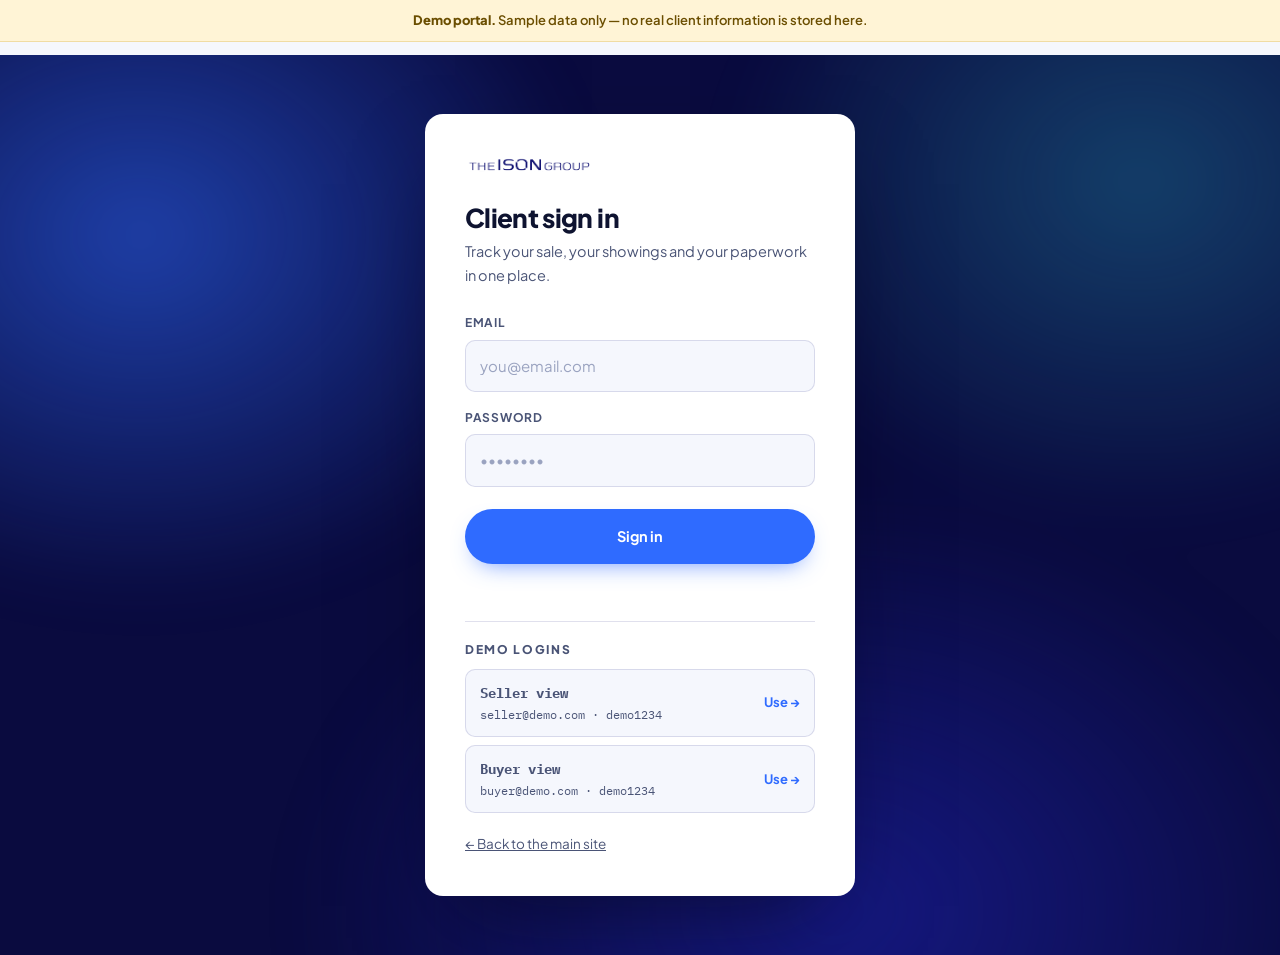
==== clientele.html @ 307b168f "Rebuild as The Ison Group team site with a clientele portal Replaces the single-agent SERHANT. page " ====
<!DOCTYPE html>
<html lang="en">
<head>
<meta charset="utf-8">
<meta name="viewport" content="width=device-width, initial-scale=1, viewport-fit=cover">
<title>Clientele Portal · The Ison Group</title>
<meta name="description" content="Private client portal — track your home sale stage by stage, or follow your showings and offers as a buyer.">
<meta name="theme-color" content="#0A0B3F">
<meta name="robots" content="noindex">
<link rel="icon" href="favicon.svg" type="image/svg+xml">
<link rel="preconnect" href="https://fonts.googleapis.com">
<link rel="preconnect" href="https://fonts.gstatic.com" crossorigin>
<link href="https://fonts.googleapis.com/css2?family=Plus+Jakarta+Sans:wght@400;500;600;700;800&family=Fraunces:ital,opsz,wght@1,9..144,600&family=IBM+Plex+Mono:wght@400;500&display=swap" rel="stylesheet">
<link rel="stylesheet" href="assets/css/styles.css">
<link rel="stylesheet" href="assets/css/portal.css">
<script>document.documentElement.classList.add('js');</script>
</head>

<body class="portal">
<a class="skip" href="#portalMain">Skip to content</a>

<!-- ============================================================
     DEMO NOTICE — remove once a real backend is connected.
     See README: "Making the portal real".
     ============================================================ -->
<p class="demo-bar" id="demoBar">
  <b>Demo portal.</b> Sample data only — no real client information is stored here.
</p>

<!-- ============================ SIGN IN ============================ -->
<section class="signin" id="signin">
  <div class="signin__aurora" aria-hidden="true"></div>

  <div class="signin__card">
    <img class="mark" src="assets/img/logo-navy.png" alt="The Ison Group" width="582" height="106">
    <h1>Client sign in</h1>
    <p>Track your sale, your showings and your paperwork in one place.</p>

    <form id="signinForm" novalidate>
      <div class="field">
        <label for="p-email">Email</label>
        <input id="p-email" name="email" type="email" autocomplete="username" placeholder="you@email.com" required>
      </div>
      <div class="field">
        <label for="p-pass">Password</label>
        <input id="p-pass" name="password" type="password" autocomplete="current-password" placeholder="••••••••" required>
      </div>
      <button class="btn btn--accent btn--block" type="submit">Sign in</button>
      <p class="signin__err" id="signinErr" role="alert"></p>
    </form>

    <div class="signin__demo">
      <h2>Demo logins</h2>
      <div class="demo-keys">
        <button class="demo-key" type="button" data-fill="seller">
          <span><b>Seller view</b><span>seller@demo.com · demo1234</span></span>
          <i>Use →</i>
        </button>
        <button class="demo-key" type="button" data-fill="buyer">
          <span><b>Buyer view</b><span>buyer@demo.com · demo1234</span></span>
          <i>Use →</i>
        </button>
      </div>
      <a class="signin__back" href="index.html">← Back to the main site</a>
    </div>
  </div>
</section>

<!-- ============================ APP ============================ -->
<div class="app" id="app">
  <header class="appbar">
    <div class="appbar__in">
      <a href="index.html" aria-label="The Ison Group, home">
        <img class="mark" src="assets/img/logo-white.png" alt="The Ison Group" width="582" height="106">
      </a>
      <div class="appbar__who">
        <span class="avatar" id="avatar" aria-hidden="true">–</span>
        <span class="who-text">Signed in as <b id="whoName">—</b></span>
        <button class="linkbtn" id="signout" type="button">Sign out</button>
      </div>
    </div>
  </header>

  <nav class="tabbar" aria-label="Portal sections">
    <div class="tabbar__in" role="tablist" id="tabbar"></div>
  </nav>

  <main class="appmain" id="portalMain"></main>
</div>

<script src="assets/js/portal.js" defer></script>
</body>
</html>
---- assets/css/styles.css ----
/* ============================================================
   THE ISON GROUP — design system
   Brand navy #121373 sampled from the logotype.
   Used by both index.html and clientele.html.
   ============================================================ */

:root{
  /* Brand */
  --navy:#121373;              /* logo ink */
  --navy-deep:#0A0B3F;         /* deepest ground */
  --navy-mid:#1B1FA0;
  --blue:#2F6BFF;              /* interactive accent */
  --blue-bright:#4F8CFF;
  --sky:#7FB4FF;
  --aqua:#31D6E6;              /* used only in motion/gradients */

  /* Neutrals, biased blue so they read as chosen */
  --ink:#0E1330;
  --slate:#4A5476;
  --slate-light:#8A93B2;
  --paper:#FFFFFF;
  --paper-2:#F5F7FD;
  --paper-3:#EBEFFA;
  --line:rgba(18,19,115,.13);
  --line-soft:rgba(18,19,115,.07);
  --line-dark:rgba(255,255,255,.16);

  /* Status */
  --ok:#1FA971;
  --warn:#D98A00;
  --hot:#E0475B;

  /* Type */
  --sans:'Plus Jakarta Sans','Inter',system-ui,-apple-system,'Segoe UI',sans-serif;
  --display:'Fraunces','Georgia',serif;
  --mono:'IBM Plex Mono',ui-monospace,SFMono-Regular,Menlo,monospace;

  /* Rhythm */
  --wrap:1240px;
  --gut:clamp(16px,4.5vw,64px);
  --sec-y:clamp(64px,8.5vw,128px);
  --r:14px;                    /* one radius, used only where a card earns it */
  --shadow:0 18px 50px -24px rgba(11,12,58,.42);
  --shadow-lift:0 28px 70px -28px rgba(11,12,58,.55);
  --ease:cubic-bezier(.22,.61,.36,1);
}

*,*::before,*::after{box-sizing:border-box}
html{-webkit-text-size-adjust:100%;scroll-behavior:smooth}
@media (prefers-reduced-motion:reduce){html{scroll-behavior:auto}}

body{
  margin:0;background:var(--paper);color:var(--ink);
  font-family:var(--sans);font-size:16px;line-height:1.62;
  -webkit-font-smoothing:antialiased;overflow-x:hidden;
}
img{max-width:100%;display:block}
a{color:inherit}
ul,ol{margin:0;padding:0;list-style:none}
p{margin:0 0 1em}
h1,h2,h3,h4{margin:0;line-height:1.08;letter-spacing:-.025em;font-weight:800;text-wrap:balance}
button,input,select,textarea{font:inherit;color:inherit}

/* Anchors clear the fixed header */
section[id],[id]{scroll-margin-top:104px}

.wrap{width:100%;max-width:var(--wrap);margin-inline:auto;padding-inline:var(--gut)}
.skip{position:absolute;left:-9999px;top:0;z-index:999;background:var(--navy);color:#fff;padding:14px 20px}
.skip:focus{left:8px;top:8px}
:focus-visible{outline:3px solid var(--blue);outline-offset:2px;border-radius:4px}

/* ---------- Type roles ---------- */
.eyebrow{
  margin:0 0 18px;font-size:11.5px;font-weight:700;letter-spacing:.18em;
  text-transform:uppercase;color:var(--blue);display:flex;align-items:center;gap:10px;
}
.eyebrow::before{content:"";width:26px;height:2px;background:currentColor;flex:0 0 auto}
.eyebrow--light{color:var(--sky)}

.h1{font-size:clamp(34px,5.6vw,66px);letter-spacing:-.035em}
.h2{font-size:clamp(28px,3.9vw,48px)}
.h3{font-size:clamp(21px,2.3vw,30px)}
.serif{font-family:var(--display);font-weight:600;font-style:italic;letter-spacing:-.02em;
  font-variant-ligatures:none;font-feature-settings:'liga' 0,'dlig' 0}

.lede{font-size:clamp(16px,1.25vw,18.5px);line-height:1.62;color:var(--slate);max-width:62ch}
h1 + .lede,h2 + .lede,.h1 + .lede,.h2 + .lede{margin-top:18px}
.on-dark .lede,.sec--navy .lede{color:#B9C2E4}

/* ---------- Buttons ---------- */
.btn{
  display:inline-flex;align-items:center;justify-content:center;gap:9px;
  padding:15px 26px;border-radius:999px;border:1.5px solid transparent;
  background:var(--navy);color:#fff;text-decoration:none;cursor:pointer;
  font-size:14.5px;font-weight:700;letter-spacing:-.01em;white-space:nowrap;
  transition:transform .25s var(--ease),box-shadow .25s var(--ease),background .25s var(--ease);
  box-shadow:0 10px 24px -12px rgba(18,19,115,.7);
}
.btn:hover{background:var(--navy-mid);transform:translateY(-2px);box-shadow:0 18px 34px -14px rgba(18,19,115,.75)}
.btn:active{transform:translateY(0)}
.btn--accent{background:var(--blue);box-shadow:0 10px 24px -12px rgba(47,107,255,.8)}
.btn--accent:hover{background:var(--blue-bright)}
.btn--line{background:transparent;color:var(--navy);border-color:var(--line);box-shadow:none}
.btn--line:hover{background:var(--paper-2);border-color:var(--navy);transform:translateY(-2px)}
.btn--ghost-light{background:rgba(255,255,255,.08);color:#fff;border-color:rgba(255,255,255,.35);box-shadow:none}
.btn--ghost-light:hover{background:#fff;color:var(--navy);border-color:#fff}
.btn--sm{padding:11px 20px;font-size:13.5px}
.btn--block{width:100%}
.btn__arrow{transition:transform .25s var(--ease)}
.btn:hover .btn__arrow{transform:translateX(4px)}

/* ============================================================
   HEADER
   ============================================================ */
.hdr{
  position:fixed;inset:0 0 auto 0;z-index:100;
  padding-top:env(safe-area-inset-top,0px);
  transition:background .35s var(--ease),box-shadow .35s var(--ease);
}
.hdr.is-stuck{background:rgba(255,255,255,.92);backdrop-filter:blur(16px) saturate(150%);
  -webkit-backdrop-filter:blur(16px) saturate(150%);box-shadow:0 1px 0 var(--line),0 10px 30px -22px rgba(11,12,58,.5)}
.hdr__inner{max-width:var(--wrap);margin-inline:auto;padding:0 var(--gut);height:82px;
  display:flex;align-items:center;gap:26px}
.hdr__logo{display:block;flex:0 0 auto}
.hdr__logo img{height:26px;width:auto}
.hdr__logo .on-light{display:none}
.hdr.is-stuck .hdr__logo .on-light{display:block}
.hdr.is-stuck .hdr__logo .on-dark-only{display:none}

.mainnav{margin-left:auto;display:flex;align-items:center;gap:4px}
.mainnav a{
  padding:9px 14px;border-radius:999px;text-decoration:none;
  font-size:14px;font-weight:600;color:#fff;opacity:.88;
  transition:background .2s var(--ease),opacity .2s;
}
.hdr.is-stuck .mainnav a{color:var(--ink)}
.mainnav a:hover{opacity:1;background:rgba(255,255,255,.14)}
.hdr.is-stuck .mainnav a:hover{background:var(--paper-2)}
.mainnav a.is-current{opacity:1;background:rgba(255,255,255,.18)}
.hdr.is-stuck .mainnav a.is-current{background:var(--paper-3);color:var(--navy)}
.mainnav .nav-portal{color:#fff;background:rgba(47,107,255,.9);opacity:1}
.mainnav .nav-portal:hover{background:var(--blue)}
.hdr.is-stuck .mainnav .nav-portal{color:#fff}

.hdr__cta{flex:0 0 auto}
.burger{display:none;margin-left:auto;width:46px;height:46px;border:0;background:none;cursor:pointer;
  flex-direction:column;align-items:flex-end;justify-content:center;gap:6px;padding:0}
.burger span{display:block;height:2px;width:26px;background:#fff;border-radius:2px;
  transition:transform .3s var(--ease),opacity .2s,background .3s}
.hdr.is-stuck .burger span{background:var(--ink)}
.burger span:nth-child(2){width:18px}
.burger[aria-expanded="true"] span:nth-child(1){transform:translateY(8px) rotate(45deg)}
.burger[aria-expanded="true"] span:nth-child(2){opacity:0}
.burger[aria-expanded="true"] span:nth-child(3){width:26px;transform:translateY(-8px) rotate(-45deg)}

.drawer{position:fixed;inset:0;z-index:99;background:var(--navy-deep);
  padding:calc(96px + env(safe-area-inset-top,0px)) var(--gut) 40px;overflow-y:auto}
.drawer a{display:block;padding:16px 0;border-bottom:1px solid var(--line-dark);
  color:#fff;text-decoration:none;font-size:20px;font-weight:700}
.drawer .btn{margin-top:26px;border-bottom:0}
@media (max-width:1080px){
  .mainnav,.hdr__cta{display:none}
  .burger{display:flex}
}

/* ============================================================
   HERO — the one place motion is loud
   ============================================================ */
.hero{position:relative;background:var(--navy-deep);color:#fff;overflow:hidden;
  padding:calc(150px + env(safe-area-inset-top,0px)) 0 clamp(64px,8vw,104px)}
.hero__aurora{position:absolute;inset:-25%;pointer-events:none;
  background:
    radial-gradient(38% 46% at 20% 28%,rgba(47,107,255,.62),transparent 62%),
    radial-gradient(34% 42% at 78% 22%,rgba(49,214,230,.30),transparent 64%),
    radial-gradient(44% 48% at 62% 78%,rgba(27,31,160,.75),transparent 66%);
  filter:blur(28px);animation:drift 22s var(--ease) infinite alternate}
@keyframes drift{
  0%{transform:translate3d(0,0,0) scale(1)}
  50%{transform:translate3d(2.5%,-2%,0) scale(1.09)}
  100%{transform:translate3d(-2.5%,2.5%,0) scale(1.04)}
}
.hero__mesh{position:absolute;inset:0;pointer-events:none;opacity:.5;
  background-image:linear-gradient(to right,rgba(255,255,255,.07) 1px,transparent 1px),
                   linear-gradient(to bottom,rgba(255,255,255,.07) 1px,transparent 1px);
  background-size:76px 76px;
  mask-image:radial-gradient(110% 80% at 50% 10%,#000,transparent 75%);
  -webkit-mask-image:radial-gradient(110% 80% at 50% 10%,#000,transparent 75%)}
.hero__inner{position:relative;z-index:2;display:grid;grid-template-columns:1.15fr .85fr;
  gap:clamp(32px,5vw,72px);align-items:center}
.hero h1{font-size:clamp(34px,5.4vw,64px);letter-spacing:-.035em;margin-bottom:22px}
.hero h1 .serif{color:var(--sky);display:inline-block}
.hero__sub{font-size:clamp(16px,1.3vw,19px);color:#C2CBEC;max-width:52ch;margin-bottom:32px}
.hero__cta{display:flex;flex-wrap:wrap;gap:12px}
.hero__trust{display:flex;flex-wrap:wrap;gap:26px;margin-top:40px;padding-top:26px;
  border-top:1px solid var(--line-dark)}
.hero__trust div{display:flex;flex-direction:column;gap:2px}
.hero__trust b{font-size:clamp(22px,2.4vw,30px);font-weight:800;letter-spacing:-.03em;
  font-variant-numeric:tabular-nums}
.hero__trust span{font-size:12.5px;color:#9DA8D0;letter-spacing:.02em}

/* Hero card: the portal is the differentiator, so it leads visually */
.hero__card{background:rgba(255,255,255,.07);border:1px solid rgba(255,255,255,.18);
  border-radius:var(--r);padding:26px;backdrop-filter:blur(10px);-webkit-backdrop-filter:blur(10px);
  box-shadow:var(--shadow)}
.hero__card h3{font-size:18px;margin-bottom:6px}
.hero__card p{font-size:13.5px;color:#B3BEE4;margin-bottom:20px}
.track{display:flex;flex-direction:column;gap:0}
.track li{display:grid;grid-template-columns:22px 1fr auto;gap:12px;align-items:center;
  padding:11px 0;font-size:13.5px;position:relative}
.track li+li{border-top:1px solid rgba(255,255,255,.10)}
.track .dot{width:16px;height:16px;border-radius:50%;border:2px solid rgba(255,255,255,.35);
  display:grid;place-items:center}
.track .done .dot{background:var(--aqua);border-color:var(--aqua)}
.track .done .dot::after{content:"";width:5px;height:9px;border:solid var(--navy-deep);
  border-width:0 2px 2px 0;transform:rotate(45deg) translate(-1px,-1px)}
.track .now .dot{border-color:var(--aqua);box-shadow:0 0 0 0 rgba(49,214,230,.55);
  animation:pulse 2.2s infinite}
@keyframes pulse{70%{box-shadow:0 0 0 9px rgba(49,214,230,0)}100%{box-shadow:0 0 0 0 rgba(49,214,230,0)}}
.track .when{font-size:12px;color:#93A0CC;font-variant-numeric:tabular-nums}
.track .todo{color:#8F9AC6}
@media (max-width:980px){
  .hero__inner{grid-template-columns:1fr}
  .hero__card{max-width:520px}
}

/* ============================================================
   SECTIONS
   ============================================================ */
.sec{padding:var(--sec-y) 0}
.sec--tint{background:var(--paper-2)}
.sec--navy{background:var(--navy-deep);color:#fff}
.sec--navy h2,.sec--navy h3{color:#fff}
.sechead{max-width:66ch;margin-bottom:clamp(36px,4.6vw,60px)}

.sechead--split{max-width:none;display:flex;align-items:flex-end;justify-content:space-between;
  gap:28px;flex-wrap:wrap}

/* ---------- Stat band ---------- */
.band{background:var(--navy);color:#fff;position:relative;overflow:hidden}
.band__inner{display:grid;grid-template-columns:repeat(4,1fr);gap:24px;
  padding-block:clamp(34px,4.2vw,54px)}
.band .s b{display:block;font-size:clamp(26px,3.2vw,42px);font-weight:800;letter-spacing:-.035em;
  font-variant-numeric:tabular-nums}
.band .s span{font-size:12.5px;color:#A9B3DD;letter-spacing:.03em}
@media (max-width:760px){.band__inner{grid-template-columns:repeat(2,1fr)}}

/* ---------- Team ---------- */
.team{display:grid;grid-template-columns:repeat(4,1fr);gap:clamp(16px,1.8vw,24px)}
.member{background:var(--paper);border:1px solid var(--line);border-radius:var(--r);
  overflow:hidden;display:flex;flex-direction:column;
  transition:transform .35s var(--ease),box-shadow .35s var(--ease),border-color .35s}
.member:hover{transform:translateY(-6px);box-shadow:var(--shadow-lift);border-color:transparent}
.member__photo{position:relative;aspect-ratio:4/5;overflow:hidden;background:var(--paper-3)}
.member__photo img{width:100%;height:100%;object-fit:cover;object-position:50% 18%;
  transition:transform .6s var(--ease)}
.member:hover .member__photo img{transform:scale(1.05)}
.member__photo::after{content:"";position:absolute;inset:auto 0 0 0;height:45%;
  background:linear-gradient(transparent,rgba(10,11,63,.72))}
.member__tag{position:absolute;z-index:2;left:14px;bottom:14px;color:#fff}
.member__tag b{display:block;font-size:17px;font-weight:800;letter-spacing:-.02em}
.member__tag span{font-size:11.5px;letter-spacing:.1em;text-transform:uppercase;color:#C9D2F2}
.member__body{padding:18px;display:flex;flex-direction:column;gap:12px;flex:1}
.member__body p{margin:0;font-size:14px;color:var(--slate);line-height:1.58}
.member__links{margin-top:auto;display:flex;flex-wrap:wrap;gap:8px}
.chip{display:inline-flex;align-items:center;gap:6px;padding:7px 12px;border-radius:999px;
  border:1px solid var(--line);font-size:12.5px;font-weight:600;text-decoration:none;color:var(--navy);
  transition:background .2s,border-color .2s}
.chip:hover{background:var(--paper-2);border-color:var(--navy)}
@media (max-width:1040px){.team{grid-template-columns:repeat(2,1fr)}}
@media (max-width:560px){.team{grid-template-columns:1fr}.member__photo{aspect-ratio:1/1}}

/* ---------- Two-path (sell / buy) ---------- */
.paths{display:grid;grid-template-columns:1fr 1fr;gap:clamp(16px,2vw,26px)}
.path{border-radius:var(--r);padding:clamp(24px,3vw,38px);border:1px solid var(--line);
  background:var(--paper);display:flex;flex-direction:column;gap:18px;position:relative;overflow:hidden}
.path--sell{background:linear-gradient(160deg,var(--navy) 0%,var(--navy-mid) 100%);color:#fff;border-color:transparent}
.path--sell .path__steps li{border-color:rgba(255,255,255,.16)}
.path--sell .path__steps b{color:#fff}
.path--sell .path__steps span{color:#B7C0E6}
.path h3{font-size:clamp(22px,2.4vw,30px)}
.path > p{margin:0;font-size:15px;color:var(--slate)}
.path--sell > p{color:#C3CBEA}
.path__steps{display:flex;flex-direction:column}
.path__steps li{display:grid;grid-template-columns:30px 1fr;gap:14px;padding:13px 0;
  border-top:1px solid var(--line);align-items:baseline}
.path__steps li:first-child{border-top:0}
.path__steps i{font-style:normal;font-family:var(--mono);font-size:12px;opacity:.65;
  font-variant-numeric:tabular-nums}
.path__steps b{display:block;font-size:15.5px;font-weight:700;letter-spacing:-.015em}
.path__steps span{font-size:13.5px;color:var(--slate);line-height:1.5}
.path .btn{align-self:flex-start;margin-top:4px}
@media (max-width:860px){.paths{grid-template-columns:1fr}}

/* ---------- Portal promo ---------- */
.promo{display:grid;grid-template-columns:1fr 1fr;gap:clamp(30px,4.5vw,70px);align-items:center}
.promo__shot{border-radius:var(--r);border:1px solid rgba(255,255,255,.18);overflow:hidden;
  background:rgba(255,255,255,.06);box-shadow:var(--shadow);padding:18px}
.promo__bar{display:flex;gap:6px;margin-bottom:14px}
.promo__bar i{width:9px;height:9px;border-radius:50%;background:rgba(255,255,255,.28)}
.promo__rows{display:flex;flex-direction:column;gap:9px}
.promo__row{display:grid;grid-template-columns:1fr auto;gap:12px;align-items:center;
  padding:12px 14px;border-radius:10px;background:rgba(255,255,255,.07);font-size:13.5px}
.promo__row b{font-weight:700}
.promo__row span{font-size:12px;color:#A9B4DE}
.pill{padding:4px 10px;border-radius:999px;font-size:11px;font-weight:700;letter-spacing:.03em}
.pill--ok{background:rgba(31,169,113,.2);color:#6FE2B4}
.pill--go{background:rgba(47,107,255,.24);color:#9DBDFF}
.pill--wait{background:rgba(217,138,0,.2);color:#F0C267}
.promo ul.checks{display:flex;flex-direction:column;gap:12px;margin:26px 0 30px}
.promo ul.checks li{display:grid;grid-template-columns:22px 1fr;gap:12px;font-size:15px;color:#C6CEEC}
.promo ul.checks b{color:#fff;font-weight:700}
.tick{width:20px;height:20px;border-radius:50%;background:rgba(49,214,230,.2);display:grid;
  place-items:center;color:var(--aqua);font-size:11px;font-weight:800}
@media (max-width:900px){.promo{grid-template-columns:1fr}}

/* ---------- Listings ---------- */
.listings{display:grid;grid-template-columns:repeat(3,1fr);gap:clamp(16px,2vw,26px)}
.lst{border:1px solid var(--line);border-radius:var(--r);overflow:hidden;background:var(--paper);
  transition:transform .35s var(--ease),box-shadow .35s var(--ease)}
.lst:hover{transform:translateY(-5px);box-shadow:var(--shadow-lift)}
.lst__media{position:relative;aspect-ratio:3/2;background:
  linear-gradient(140deg,var(--paper-3),#DCE3F6);display:grid;place-items:center}
.lst__media img{width:100%;height:100%;object-fit:cover;position:absolute;inset:0}
.lst__media::after{content:"Add photo";position:absolute;font-size:12px;letter-spacing:.14em;
  text-transform:uppercase;color:#96A1C8;font-weight:700}
.lst__media img{z-index:1}
.lst__badge{position:absolute;z-index:2;top:12px;left:12px;background:var(--navy);color:#fff;
  padding:6px 12px;border-radius:999px;font-size:11px;font-weight:700;letter-spacing:.06em;
  text-transform:uppercase}
.lst__badge--sold{background:var(--ok)}
.lst__badge--pend{background:var(--warn)}
.lst__body{padding:18px}
.lst__price{font-size:20px;font-weight:800;letter-spacing:-.025em;font-variant-numeric:tabular-nums}
.lst__addr{font-size:14.5px;font-weight:600;margin:4px 0 8px}
.lst__meta{display:flex;gap:14px;font-size:13px;color:var(--slate);
  border-top:1px solid var(--line-soft);padding-top:10px}
@media (max-width:980px){.listings{grid-template-columns:repeat(2,1fr)}}
@media (max-width:620px){.listings{grid-template-columns:1fr}}

/* ---------- Areas ---------- */
.areas{display:flex;flex-wrap:wrap;gap:9px}
.areas a{padding:10px 16px;border-radius:999px;background:var(--paper);border:1px solid var(--line);
  font-size:14px;font-weight:600;text-decoration:none;
  transition:background .2s,color .2s,transform .2s var(--ease),border-color .2s}
.areas a:hover{background:var(--navy);color:#fff;border-color:var(--navy);transform:translateY(-2px)}

/* ---------- Quotes ---------- */
.quotes{display:grid;grid-template-columns:repeat(3,1fr);gap:clamp(16px,2vw,24px)}
.q{background:var(--paper);border:1px solid var(--line);border-radius:var(--r);padding:26px;
  display:flex;flex-direction:column;gap:16px}
.q__stars{color:var(--blue);font-size:14px;letter-spacing:3px}
.q blockquote{margin:0;font-size:15.5px;line-height:1.6;color:var(--ink)}
.q figcaption{margin-top:auto;padding-top:14px;border-top:1px solid var(--line-soft);
  font-size:13px;color:var(--slate)}
.q figcaption b{display:block;color:var(--ink);font-size:14px}
@media (max-width:920px){.quotes{grid-template-columns:1fr}}

/* ---------- FAQ ---------- */
.faq{display:grid;gap:10px}
.faq details{border:1px solid var(--line);border-radius:12px;background:var(--paper);
  transition:border-color .25s,box-shadow .25s}
.faq details[open]{border-color:var(--blue);box-shadow:var(--shadow)}
.faq summary{list-style:none;cursor:pointer;padding:18px 52px 18px 20px;position:relative;
  font-size:16.5px;font-weight:700;letter-spacing:-.015em}
.faq summary::-webkit-details-marker{display:none}
.faq summary::after{content:"";position:absolute;right:20px;top:50%;width:12px;height:12px;
  border-right:2px solid var(--blue);border-bottom:2px solid var(--blue);
  transform:translateY(-70%) rotate(45deg);transition:transform .3s var(--ease)}
.faq details[open] summary::after{transform:translateY(-30%) rotate(-135deg)}
.faq details > div{padding:0 20px 20px}
.faq details > div p{margin:0;color:var(--slate);font-size:15px;max-width:74ch}

/* ---------- Contact ---------- */
.contact{display:grid;grid-template-columns:.9fr 1.1fr;gap:clamp(30px,4.5vw,68px);align-items:start}
.contact__list{margin-top:30px;display:flex;flex-direction:column;gap:2px}
.contact__list li{display:flex;gap:14px;align-items:baseline;padding:13px 0;
  border-bottom:1px solid var(--line-dark)}
.contact__list span{flex:0 0 66px;font-size:11px;font-weight:700;letter-spacing:.14em;
  text-transform:uppercase;color:#93A0CC}
.contact__list a{font-size:16px;text-decoration:none;border-bottom:1px solid transparent}
.contact__list a:hover{border-bottom-color:currentColor}

.card-form{background:var(--paper);border-radius:var(--r);padding:clamp(22px,2.8vw,34px);
  box-shadow:var(--shadow);color:var(--ink)}
.form{display:flex;flex-direction:column;gap:16px}
.frow{display:grid;grid-template-columns:1fr 1fr;gap:16px;align-items:end}
.field{display:flex;flex-direction:column;gap:7px}
.field label{font-size:12px;font-weight:700;letter-spacing:.06em;text-transform:uppercase;color:var(--slate)}
.field input,.field select,.field textarea{
  width:100%;padding:13px 14px;border-radius:10px;border:1.5px solid var(--line);
  background:var(--paper-2);font-size:15px;transition:border-color .2s,background .2s}
.field textarea{resize:vertical;min-height:96px}
.field input:focus,.field select:focus,.field textarea:focus{
  outline:none;border-color:var(--blue);background:var(--paper)}
.field input::placeholder,.field textarea::placeholder{color:#9AA3C0}
.seg{display:grid;grid-template-columns:repeat(3,1fr);gap:8px;position:relative}
/* Visually hidden but still focusable, and with no width to push the page wide. */
.seg input{position:absolute;width:1px;height:1px;margin:0;opacity:0;pointer-events:none}
.seg label{display:block;text-align:center;padding:12px 8px;border-radius:10px;cursor:pointer;
  border:1.5px solid var(--line);background:var(--paper-2);font-size:14px;font-weight:700;
  letter-spacing:0;text-transform:none;color:var(--slate);transition:all .2s var(--ease)}
.seg input:checked + label{background:var(--navy);border-color:var(--navy);color:#fff}
.seg input:focus-visible + label{outline:3px solid var(--blue);outline-offset:2px}
.form__note{margin:0;font-size:12.5px;color:var(--slate)}
.form__status{margin:0;font-size:14px;min-height:1.3em;font-weight:600}
.form__status.ok{color:var(--ok)}
.hp{position:absolute;left:-9999px;height:0;overflow:hidden}
@media (max-width:900px){.contact{grid-template-columns:1fr}.frow{grid-template-columns:1fr}}

/* ============================================================
   FOOTER
   ============================================================ */
.ftr{background:var(--navy-deep);color:#fff;padding:clamp(48px,6vw,76px) 0 32px}
.ftr__top{display:grid;grid-template-columns:1.2fr 1fr 1fr;gap:36px;
  padding-bottom:36px;border-bottom:1px solid var(--line-dark)}
.ftr__logo img{height:28px;margin-bottom:16px}
.ftr__top p{font-size:14px;color:#A9B3DD;max-width:40ch}
.ftr h4{font-size:12px;letter-spacing:.14em;text-transform:uppercase;color:#8E99C6;margin-bottom:14px}
.ftr__links{display:flex;flex-direction:column;gap:9px}
.ftr__links a{font-size:14.5px;text-decoration:none;color:#DCE2F7}
.ftr__links a:hover{color:#fff;text-decoration:underline}
.ftr__legal{padding-top:26px;font-size:12px;color:#8E99C6;line-height:1.65;max-width:100ch}
.ftr__legal a{color:#B9C2E4}
.eho{display:inline-flex;align-items:center;gap:8px;margin-top:12px;font-weight:600;color:#B9C2E4}
@media (max-width:820px){.ftr__top{grid-template-columns:1fr 1fr}.ftr__brand{grid-column:1/-1}}

/* ============================================================
   MOTION — reveal on scroll (gated on .js so no-JS still reads)
   ============================================================ */
.js .rv{opacity:0;transform:translateY(20px);transition:opacity .65s var(--ease),transform .65s var(--ease)}
.js .rv.in{opacity:1;transform:none}
.js .rv-d1{transition-delay:.07s}.js .rv-d2{transition-delay:.14s}
.js .rv-d3{transition-delay:.21s}.js .rv-d4{transition-delay:.28s}

@media (prefers-reduced-motion:reduce){
  *,*::before,*::after{animation-duration:.001ms!important;animation-iteration-count:1!important;
    transition-duration:.001ms!important}
  .rv,.js .rv{opacity:1!important;transform:none!important}
  .hero__aurora{animation:none}
}

@media print{
  .hdr,.drawer,.hero__aurora,.hero__mesh,.form,.burger{display:none!important}
  body,.sec--navy,.hero,.ftr,.band{background:#fff!important;color:#000!important}
  .rv,.js .rv{opacity:1!important;transform:none!important}
  .sec{padding:18px 0!important}
}
---- assets/css/portal.css ----
/* ============================================================
   CLIENTELE PORTAL
   Loads after styles.css and reuses its tokens.
   ============================================================ */

body.portal{background:var(--paper-2)}

/* ---------- Demo banner ---------- */
.demo-bar{
  background:#FFF4D6;color:#6B4E00;border-bottom:1px solid #F0DCA4;
  padding:10px var(--gut);font-size:13px;font-weight:600;text-align:center;
  position:relative;z-index:120;
}
.demo-bar b{font-weight:800}

/* ---------- Sign in ---------- */
.signin{
  min-height:100svh;display:grid;place-items:center;padding:40px var(--gut);
  background:var(--navy-deep);position:relative;overflow:hidden;
}
.signin__aurora{position:absolute;inset:-25%;pointer-events:none;
  background:
    radial-gradient(38% 44% at 24% 30%,rgba(47,107,255,.55),transparent 62%),
    radial-gradient(34% 40% at 76% 26%,rgba(49,214,230,.26),transparent 64%),
    radial-gradient(42% 46% at 60% 80%,rgba(27,31,160,.7),transparent 66%);
  filter:blur(28px);animation:drift 22s var(--ease) infinite alternate}
.signin__card{
  position:relative;z-index:2;width:100%;max-width:430px;background:var(--paper);
  border-radius:18px;padding:clamp(26px,4vw,40px);box-shadow:0 40px 90px -30px rgba(5,6,30,.7);
}
.signin__card img.mark{height:24px;width:auto;margin-bottom:26px}
.signin__card h1{font-size:26px;margin-bottom:8px}
.signin__card > p{color:var(--slate);font-size:14.5px;margin-bottom:26px}
.signin .field + .field{margin-top:16px}
.signin .btn{margin-top:22px}
.signin__err{margin:14px 0 0;font-size:14px;color:var(--hot);font-weight:600;min-height:1.2em}
.signin__demo{margin-top:26px;padding-top:22px;border-top:1px solid var(--line)}
.signin__demo h2{font-size:12px;letter-spacing:.14em;text-transform:uppercase;color:var(--slate);margin-bottom:12px}
.demo-keys{display:grid;gap:8px}
.demo-key{
  display:flex;align-items:center;justify-content:space-between;gap:12px;width:100%;
  padding:12px 14px;border-radius:10px;border:1.5px solid var(--line);background:var(--paper-2);
  cursor:pointer;text-align:left;transition:border-color .2s,background .2s,transform .2s var(--ease);
}
.demo-key:hover{border-color:var(--blue);background:var(--paper);transform:translateY(-1px)}
.demo-key b{display:block;font-size:14px}
.demo-key span{font-size:12px;color:var(--slate);font-family:var(--mono)}
.demo-key i{font-style:normal;color:var(--blue);font-weight:700;font-size:13px}
.signin__back{display:inline-block;margin-top:20px;font-size:13.5px;color:var(--slate)}

/* ---------- App shell ---------- */
.app{display:none}
.app.on{display:block}

.appbar{
  position:sticky;top:env(safe-area-inset-top,0px);z-index:60;background:var(--navy-deep);color:#fff;
}
.appbar__in{max-width:1180px;margin-inline:auto;padding:0 var(--gut);height:68px;
  display:flex;align-items:center;gap:16px}
.appbar img.mark{height:22px;width:auto}
.appbar__who{margin-left:auto;display:flex;align-items:center;gap:12px;font-size:14px}
.avatar{width:34px;height:34px;border-radius:50%;background:var(--blue);display:grid;place-items:center;
  font-size:13px;font-weight:800;color:#fff;flex:0 0 auto}
.appbar__who b{font-weight:700}
.linkbtn{background:none;border:0;cursor:pointer;color:#AEB9E2;font-size:13.5px;font-weight:600;
  padding:8px 10px;border-radius:8px}
.linkbtn:hover{color:#fff;background:rgba(255,255,255,.1)}
/* On a phone the avatar and Sign out are enough; the name wraps badly. */
@media (max-width:560px){.who-text{display:none}}

.tabbar{background:var(--navy);position:sticky;top:calc(68px + env(safe-area-inset-top,0px));z-index:59}
.tabbar__in{max-width:1180px;margin-inline:auto;padding:0 var(--gut);display:flex;gap:2px;
  overflow-x:auto;scrollbar-width:none}
.tabbar__in::-webkit-scrollbar{display:none}
.tabbar button{
  background:none;border:0;cursor:pointer;color:#AEB9E2;white-space:nowrap;
  padding:14px 16px;font-size:14px;font-weight:600;border-bottom:3px solid transparent;
  transition:color .2s,border-color .2s}
.tabbar button:hover{color:#fff}
.tabbar button[aria-selected="true"]{color:#fff;border-bottom-color:var(--aqua)}

.appmain{max-width:1180px;margin-inline:auto;padding:clamp(22px,3vw,36px) var(--gut) 72px}

/* ---------- Property header ---------- */
.phead{background:var(--paper);border:1px solid var(--line);border-radius:var(--r);
  padding:clamp(20px,2.6vw,28px);display:flex;flex-wrap:wrap;gap:20px;align-items:center;
  justify-content:space-between;margin-bottom:22px;box-shadow:var(--shadow)}
.phead h1{font-size:clamp(22px,2.6vw,30px)}
.phead__sub{margin:6px 0 0;color:var(--slate);font-size:14px}
.phead__stats{display:flex;gap:26px;flex-wrap:wrap}
.phead__stats div{display:flex;flex-direction:column}
.phead__stats b{font-size:22px;font-weight:800;letter-spacing:-.02em;font-variant-numeric:tabular-nums}
.phead__stats span{font-size:12px;color:var(--slate)}
.status{display:inline-flex;align-items:center;gap:7px;padding:6px 13px;border-radius:999px;
  font-size:12.5px;font-weight:700;background:rgba(47,107,255,.12);color:var(--navy)}
.status::before{content:"";width:7px;height:7px;border-radius:50%;background:var(--blue);
  animation:pulse2 2s infinite}
@keyframes pulse2{50%{opacity:.35}}

/* ---------- Panels ---------- */
.panel{display:none}
.panel.on{display:block;animation:fade .35s var(--ease)}
@keyframes fade{from{opacity:0;transform:translateY(8px)}to{opacity:1;transform:none}}

.grid2{display:grid;grid-template-columns:1.35fr .65fr;gap:20px;align-items:start}
@media (max-width:920px){.grid2{grid-template-columns:1fr}}

.box{background:var(--paper);border:1px solid var(--line);border-radius:var(--r);
  padding:clamp(18px,2.2vw,26px);margin-bottom:20px}
.box__head{display:flex;align-items:baseline;justify-content:space-between;gap:14px;
  margin-bottom:18px;flex-wrap:wrap}
.box h2{font-size:17px;letter-spacing:-.015em}
.box__head p{margin:0;font-size:13px;color:var(--slate)}

/* ---------- Stage tracker ---------- */
.stages{display:grid;gap:0}
.stage{display:grid;grid-template-columns:28px 1fr auto;gap:14px;padding:14px 0;
  border-top:1px solid var(--line-soft);align-items:center}
.stage:first-child{border-top:0}
.stage__dot{width:22px;height:22px;border-radius:50%;border:2px solid var(--line);
  display:grid;place-items:center;background:var(--paper);color:transparent;font-size:11px;font-weight:800}
.stage.done .stage__dot{background:var(--ok);border-color:var(--ok);color:#fff}
.stage.now .stage__dot{border-color:var(--blue);background:rgba(47,107,255,.12);
  box-shadow:0 0 0 0 rgba(47,107,255,.5);animation:pulse3 2.2s infinite}
@keyframes pulse3{70%{box-shadow:0 0 0 10px rgba(47,107,255,0)}100%{box-shadow:0 0 0 0 rgba(47,107,255,0)}}
.stage b{display:block;font-size:15px;font-weight:700}
.stage small{display:block;font-size:13px;color:var(--slate)}
.stage .when{font-size:13px;color:var(--slate);font-variant-numeric:tabular-nums;white-space:nowrap}
.stage.todo b{color:var(--slate-light)}

.meter{height:8px;border-radius:999px;background:var(--paper-3);overflow:hidden;margin-bottom:18px}
.meter i{display:block;height:100%;border-radius:999px;
  background:linear-gradient(90deg,var(--navy),var(--blue));
  transition:width 1.1s var(--ease)}

/* ---------- Tiles ---------- */
.tiles{display:grid;grid-template-columns:repeat(4,1fr);gap:14px;margin-bottom:20px}
.tile{background:var(--paper);border:1px solid var(--line);border-radius:12px;padding:18px}
.tile b{display:block;font-size:28px;font-weight:800;letter-spacing:-.03em;
  font-variant-numeric:tabular-nums;line-height:1.1}
.tile span{font-size:12.5px;color:var(--slate)}
.tile em{font-style:normal;font-size:12px;font-weight:700;color:var(--ok);display:block;margin-top:4px}
@media (max-width:760px){.tiles{grid-template-columns:repeat(2,1fr)}}

/* ---------- Lists / rows ---------- */
.rows{display:flex;flex-direction:column}
.row{display:grid;grid-template-columns:auto 1fr auto;gap:14px;align-items:center;
  padding:15px 0;border-top:1px solid var(--line-soft)}
.row:first-child{border-top:0}
.row__date{width:52px;text-align:center;border-radius:10px;background:var(--paper-2);
  border:1px solid var(--line-soft);padding:6px 0}
.row__date b{display:block;font-size:17px;font-weight:800;line-height:1;font-variant-numeric:tabular-nums}
.row__date span{font-size:10.5px;letter-spacing:.08em;text-transform:uppercase;color:var(--slate)}
.row__main b{display:block;font-size:15px;font-weight:700}
.row__main span{font-size:13.5px;color:var(--slate)}
.row__side{display:flex;align-items:center;gap:8px;flex-wrap:wrap;justify-content:flex-end}
@media (max-width:560px){
  .row{grid-template-columns:auto 1fr}
  .row__side{grid-column:2;justify-content:flex-start}
}

.tag{padding:5px 11px;border-radius:999px;font-size:11.5px;font-weight:700;white-space:nowrap}
.tag--ok{background:rgba(31,169,113,.13);color:#127a50}
.tag--go{background:rgba(47,107,255,.13);color:var(--navy)}
.tag--wait{background:rgba(217,138,0,.14);color:#8A5A00}
.tag--hot{background:rgba(224,71,91,.13);color:#A62436}
.tag--mute{background:var(--paper-3);color:var(--slate)}

.mini{padding:8px 13px;border-radius:999px;border:1.5px solid var(--line);background:var(--paper);
  font-size:12.5px;font-weight:700;cursor:pointer;transition:all .2s var(--ease)}
.mini:hover{border-color:var(--navy);background:var(--paper-2)}
.mini--go{background:var(--navy);border-color:var(--navy);color:#fff}
.mini--go:hover{background:var(--navy-mid);border-color:var(--navy-mid)}
.mini[disabled]{opacity:.5;cursor:default}

/* ---------- Feedback ---------- */
.fb{padding:15px 0;border-top:1px solid var(--line-soft)}
.fb:first-child{border-top:0}
.fb__top{display:flex;justify-content:space-between;gap:12px;margin-bottom:6px;flex-wrap:wrap}
.fb__top b{font-size:14px}
.fb__top span{font-size:12.5px;color:var(--slate)}
.fb p{margin:0;font-size:14.5px;color:var(--ink);line-height:1.55}

/* ---------- Checklist ---------- */
.checklist{display:flex;flex-direction:column}
.checklist li{border-top:1px solid var(--line-soft)}
.checklist li:first-child{border-top:0}
.checklist label{display:grid;grid-template-columns:22px 1fr;gap:13px;align-items:start;
  padding:14px 0;cursor:pointer}
.checklist input{position:absolute;opacity:0;width:0;height:0}
.cbox{width:21px;height:21px;border-radius:6px;border:2px solid var(--line);display:grid;
  place-items:center;font-size:0;margin-top:1px;transition:background .2s,border-color .2s}
.cbox::after{content:"";width:5px;height:9px;border:solid #fff;border-width:0 2px 2px 0;
  transform:rotate(45deg) translate(-1px,-1px);opacity:0;transition:opacity .15s}
.checklist input:checked + .cbox{background:var(--ok);border-color:var(--ok)}
.checklist input:checked + .cbox::after{opacity:1}
.checklist input:focus-visible + .cbox{outline:3px solid var(--blue);outline-offset:2px}
.checklist b{display:block;font-size:15px;font-weight:700}
.checklist input:checked ~ .ctext b{text-decoration:line-through;color:var(--slate-light)}
.checklist span{font-size:13.5px;color:var(--slate)}

/* ---------- Docs ---------- */
.docs{display:flex;flex-direction:column}
.doc{display:grid;grid-template-columns:36px 1fr auto;gap:13px;align-items:center;
  padding:13px 0;border-top:1px solid var(--line-soft)}
.doc:first-child{border-top:0}
.doc__ico{width:34px;height:34px;border-radius:9px;background:var(--paper-3);display:grid;
  place-items:center;font-size:10px;font-weight:800;color:var(--navy);letter-spacing:.02em}
.doc b{display:block;font-size:14.5px;font-weight:700}
.doc span{font-size:12.5px;color:var(--slate)}

/* ---------- Team strip ---------- */
.crew{display:flex;flex-direction:column;gap:14px}
.crew li{display:grid;grid-template-columns:44px 1fr;gap:13px;align-items:center}
.crew img{width:44px;height:44px;border-radius:50%;object-fit:cover;object-position:50% 20%}
.crew b{display:block;font-size:14.5px;font-weight:700}
.crew span{font-size:12.5px;color:var(--slate)}
.crew a{font-size:12.5px;color:var(--blue);text-decoration:none;font-weight:600}
.crew a:hover{text-decoration:underline}

/* ---------- Saved homes ---------- */
.saved{display:grid;grid-template-columns:repeat(3,1fr);gap:14px}
.saved article{border:1px solid var(--line);border-radius:12px;overflow:hidden;background:var(--paper)}
.saved .ph{aspect-ratio:3/2;background:linear-gradient(140deg,var(--paper-3),#DCE3F6);
  display:grid;place-items:center;color:#96A1C8;font-size:11px;font-weight:700;
  letter-spacing:.12em;text-transform:uppercase}
.saved .bd{padding:14px}
.saved .bd b{display:block;font-size:17px;font-weight:800;font-variant-numeric:tabular-nums}
.saved .bd p{margin:3px 0 8px;font-size:13.5px;font-weight:600}
.saved .bd span{font-size:12.5px;color:var(--slate)}
@media (max-width:860px){.saved{grid-template-columns:repeat(2,1fr)}}
@media (max-width:520px){.saved{grid-template-columns:1fr}}

.empty{padding:34px 0;text-align:center;color:var(--slate);font-size:14.5px}
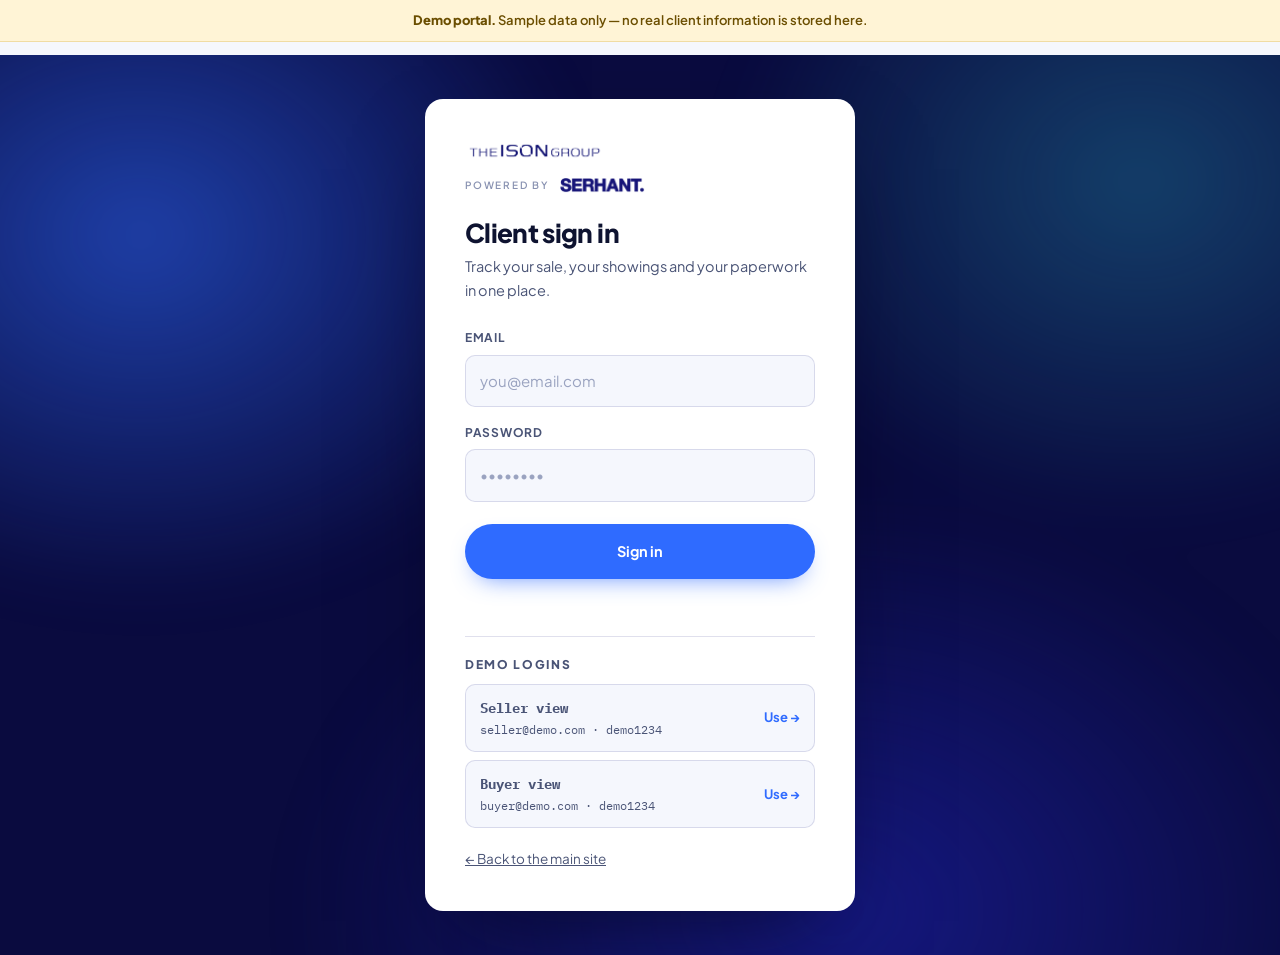
==== commit 4d737080: "Lead with the brand: centered lockup, powered by SERHANT. The hero is now a single centered column b" ====
--- a/clientele.html
+++ b/clientele.html
@@ -33,6 +33,8 @@
 
   <div class="signin__card">
     <img class="mark" src="assets/img/logo-navy.png" alt="The Ison Group" width="582" height="106">
+    <p class="signin__by"><span>Powered by</span>
+      <img src="assets/img/serhant-navy.png" alt="SERHANT." width="348" height="65"></p>
     <h1>Client sign in</h1>
     <p>Track your sale, your showings and your paperwork in one place.</p>
 
--- a/assets/css/styles.css
+++ b/assets/css/styles.css
@@ -46,6 +46,10 @@
 }
 
 *,*::before,*::after{box-sizing:border-box}
+
+/* A display value in a component rule beats the hidden attribute's UA style,
+   which would leave a hidden overlay swallowing clicks. Settle it once. */
+[hidden]{display:none!important}
 html{-webkit-text-size-adjust:100%;scroll-behavior:smooth}
 @media (prefers-reduced-motion:reduce){html{scroll-behavior:auto}}
 
@@ -76,6 +80,9 @@
 }
 .eyebrow::before{content:"";width:26px;height:2px;background:currentColor;flex:0 0 auto}
 .eyebrow--light{color:var(--sky)}
+/* Centred hero: the eyebrow's leading rule would pull it off-axis. */
+.hero__where{justify-content:center;margin-bottom:20px}
+.hero__where::before{display:none}
 
 .h1{font-size:clamp(34px,5.6vw,66px);letter-spacing:-.035em}
 .h2{font-size:clamp(28px,3.9vw,48px)}
@@ -167,7 +174,8 @@
    HERO — the one place motion is loud
    ============================================================ */
 .hero{position:relative;background:var(--navy-deep);color:#fff;overflow:hidden;
-  padding:calc(150px + env(safe-area-inset-top,0px)) 0 clamp(64px,8vw,104px)}
+  min-height:100svh;display:flex;flex-direction:column;justify-content:center;
+  padding:calc(94px + env(safe-area-inset-top,0px)) 0 clamp(150px,21vh,232px)}
 .hero__aurora{position:absolute;inset:-25%;pointer-events:none;
   background:
     radial-gradient(38% 46% at 20% 28%,rgba(47,107,255,.62),transparent 62%),
@@ -185,15 +193,30 @@
   background-size:76px 76px;
   mask-image:radial-gradient(110% 80% at 50% 10%,#000,transparent 75%);
   -webkit-mask-image:radial-gradient(110% 80% at 50% 10%,#000,transparent 75%)}
-.hero__inner{position:relative;z-index:2;display:grid;grid-template-columns:1.15fr .85fr;
-  gap:clamp(32px,5vw,72px);align-items:center}
-.hero h1{font-size:clamp(34px,5.4vw,64px);letter-spacing:-.035em;margin-bottom:22px}
+.hero__inner{position:relative;z-index:3;display:flex;flex-direction:column;align-items:center;
+  text-align:center}
+
+/* ---------- Brand lockup ---------- */
+.lockup-hero{display:flex;flex-direction:column;align-items:center;gap:16px;
+  margin-bottom:clamp(26px,3.6vh,42px)}
+.lockup-hero__mark{width:clamp(250px,34vw,480px);height:auto;
+  filter:drop-shadow(0 10px 40px rgba(5,6,35,.6))}
+.lockup-hero__by{margin:0;display:flex;align-items:center;gap:13px}
+.lockup-hero__by span{font-size:11px;font-weight:600;letter-spacing:.2em;text-transform:uppercase;
+  color:#9AA6D4;white-space:nowrap}
+.lockup-hero__by img{width:clamp(104px,11vw,150px);height:auto;opacity:.96}
+/* Hairlines either side, so the credit line reads as part of the mark. */
+.lockup-hero__by::before,.lockup-hero__by::after{content:"";height:1px;flex:1 1 34px;
+  min-width:20px;max-width:58px;background:linear-gradient(90deg,transparent,rgba(255,255,255,.34))}
+.lockup-hero__by::after{background:linear-gradient(90deg,rgba(255,255,255,.34),transparent)}
+.hero h1{font-size:clamp(30px,4.4vw,56px);letter-spacing:-.035em;margin-bottom:20px}
 .hero h1 .serif{color:var(--sky);display:inline-block}
-.hero__sub{font-size:clamp(16px,1.3vw,19px);color:#C2CBEC;max-width:52ch;margin-bottom:32px}
-.hero__cta{display:flex;flex-wrap:wrap;gap:12px}
-.hero__trust{display:flex;flex-wrap:wrap;gap:26px;margin-top:40px;padding-top:26px;
-  border-top:1px solid var(--line-dark)}
-.hero__trust div{display:flex;flex-direction:column;gap:2px}
+.hero__sub{font-size:clamp(15.5px,1.25vw,18px);color:#C2CBEC;max-width:58ch;margin-bottom:30px}
+.hero__cta{display:flex;flex-wrap:wrap;gap:12px;justify-content:center}
+.hero__trust{display:flex;flex-wrap:wrap;justify-content:center;gap:clamp(24px,4vw,54px);
+  margin-top:clamp(28px,4vh,44px);padding-top:26px;border-top:1px solid var(--line-dark);
+  width:min(760px,100%)}
+.hero__trust div{display:flex;flex-direction:column;gap:2px;align-items:center}
 .hero__trust b{font-size:clamp(22px,2.4vw,30px);font-weight:800;letter-spacing:-.03em;
   font-variant-numeric:tabular-nums}
 .hero__trust span{font-size:12.5px;color:#9DA8D0;letter-spacing:.02em}
@@ -218,9 +241,77 @@
 @keyframes pulse{70%{box-shadow:0 0 0 9px rgba(49,214,230,0)}100%{box-shadow:0 0 0 0 rgba(49,214,230,0)}}
 .track .when{font-size:12px;color:#93A0CC;font-variant-numeric:tabular-nums}
 .track .todo{color:#8F9AC6}
+@media (max-width:760px){
+  .hero{padding-top:calc(96px + env(safe-area-inset-top,0px))}
+  .hero__cta{flex-wrap:nowrap;width:100%}
+  .hero__cta .btn{flex:1 1 0;padding-inline:14px;font-size:13.5px}
+  .hero__sub{margin-bottom:24px}
+  .hero__trust{gap:20px;margin-top:26px;padding-top:20px}
+  .lockup-hero{gap:13px;margin-bottom:24px}
+  .lockup-hero__by span{font-size:10px;letter-spacing:.16em}
+  .hero__where{font-size:10px;letter-spacing:.11em}
+}
+
+
+/* ============================================================
+   HERO NEIGHBORHOOD SCENE
+   Three parallax layers of houses generated by
+   tools/build-skyline.py and inlined into index.html.
+   ============================================================ */
+.scene{
+  position:absolute;left:0;right:0;bottom:0;z-index:1;pointer-events:none;
+  height:clamp(160px,22vh,252px);
+}
+.sky{position:absolute;left:0;right:0;bottom:0;width:100%;display:block;will-change:transform}
+.sky--far{height:62%;opacity:.55}
+.sky--mid{height:80%;opacity:.85}
+.sky--near{height:100%}
+
+/* Houses sit above the sky, lightening with distance (atmosphere). */
+.sky--far  .sky__built{fill:#2A3293}
+.sky--mid  .sky__built{fill:#1E2478}
+.sky--near .sky__built{fill:#151A5E}
+.sky--far  .sky__tree,.sky--mid .sky__tree{fill:#1A2068}
+.sky--near .sky__tree{fill:#111648}
+
+/* Unlit panes read as recessed glass. */
+.sky__pane{fill:#0A0C38;opacity:.75}
+
+/* Lit windows: the warm cue that these are homes, not office blocks. */
+.sky__lit{fill:#FFC978;filter:drop-shadow(0 0 5px rgba(255,190,110,.55))}
+.sky__lit rect{opacity:.22;animation-name:windowGlow;animation-timing-function:ease-in-out;
+  animation-iteration-count:infinite;animation-direction:alternate}
+@keyframes windowGlow{from{opacity:.18}to{opacity:1}}
+
+/* Map markers over three rooftops — the listing cue. */
+.sky__pin{fill:var(--aqua);animation:pinFloat 4.6s var(--ease) infinite alternate;
+  filter:drop-shadow(0 4px 10px rgba(49,214,230,.45))}
+.sky__pin-eye{fill:#0A0B3F}
+@keyframes pinFloat{from{transform:translateY(0)}to{transform:translateY(-9px)}}
+
+/* Keeps headline and body text off the rooftops. */
+.hero__scrim{position:absolute;inset:0;z-index:2;pointer-events:none;
+  background:radial-gradient(78% 62% at 50% 42%,rgba(10,11,63,.90) 0%,
+             rgba(10,11,63,.66) 52%,rgba(10,11,63,.18) 78%,transparent 100%)}
+.hero__ground{position:absolute;left:0;right:0;bottom:0;height:1px;z-index:2;pointer-events:none;
+  background:linear-gradient(90deg,transparent,rgba(127,180,255,.5),transparent)}
+
 @media (max-width:980px){
-  .hero__inner{grid-template-columns:1fr}
-  .hero__card{max-width:520px}
+  .scene{height:clamp(140px,19vh,200px);opacity:.92}
+  .hero__scrim{background:linear-gradient(180deg,rgba(10,11,63,.9) 0%,rgba(10,11,63,.75) 55%,
+                                          rgba(10,11,63,.25) 100%)}
+}
+/* WebGL upgrade. The drawn scene holds the frame until this is ready,
+   then the two crossfade. If WebGL never loads, nothing changes. */
+.scene3d{position:absolute;inset:0;z-index:1;width:100%;height:100%;display:block;
+  pointer-events:none;opacity:0;transition:opacity 1.1s var(--ease)}
+.hero.has-3d .scene3d{opacity:1}
+.hero.has-3d .scene{opacity:0;transition:opacity .9s var(--ease)}
+
+@media (prefers-reduced-motion:reduce){
+  .sky__lit rect{animation:none;opacity:.85}
+  .sky__pin{animation:none}
+  .scene3d{display:none}
 }
 
 /* ============================================================
@@ -251,7 +342,7 @@
   transition:transform .35s var(--ease),box-shadow .35s var(--ease),border-color .35s}
 .member:hover{transform:translateY(-6px);box-shadow:var(--shadow-lift);border-color:transparent}
 .member__photo{position:relative;aspect-ratio:4/5;overflow:hidden;background:var(--paper-3)}
-.member__photo img{width:100%;height:100%;object-fit:cover;object-position:50% 18%;
+.member__photo img{width:100%;height:100%;object-fit:cover;object-position:50% 12%;
   transition:transform .6s var(--ease)}
 .member:hover .member__photo img{transform:scale(1.05)}
 .member__photo::after{content:"";position:absolute;inset:auto 0 0 0;height:45%;
@@ -321,8 +412,11 @@
 .lst__media{position:relative;aspect-ratio:3/2;background:
   linear-gradient(140deg,var(--paper-3),#DCE3F6);display:grid;place-items:center}
 .lst__media img{width:100%;height:100%;object-fit:cover;position:absolute;inset:0}
-.lst__media::after{content:"Add photo";position:absolute;font-size:12px;letter-spacing:.14em;
-  text-transform:uppercase;color:#96A1C8;font-weight:700}
+.lst__media::before{content:"";position:absolute;inset:0;background-image:url("data:image/svg+xml,%3Csvg%20xmlns%3D'http%3A%2F%2Fwww.w3.org%2F2000%2Fsvg'%20viewBox%3D'0%200%20120%2092'%20fill%3D'none'%20stroke%3D'%23A9B6DC'%20stroke-width%3D'2.2'%20stroke-linejoin%3D'round'%20stroke-linecap%3D'round'%3E%3Cpath%20d%3D'M12%2044%20L60%2012%20L108%2044'%2F%3E%3Cpath%20d%3D'M22%2040%20L22%2080%20L98%2080%20L98%2040'%2F%3E%3Cpath%20d%3D'M50%2080%20L50%2058%20L70%2058%20L70%2080'%2F%3E%3Crect%20x%3D'32'%20y%3D'50'%20width%3D'12'%20height%3D'12'%2F%3E%3Crect%20x%3D'76'%20y%3D'50'%20width%3D'12'%20height%3D'12'%2F%3E%3Cpath%20d%3D'M86%2020%20L86%2032'%2F%3E%3Cpath%20d%3D'M6%2080%20L114%2080'%2F%3E%3C%2Fsvg%3E");
+  background-repeat:no-repeat;background-position:center 42%;background-size:96px auto;opacity:.75}
+.lst__media::after{content:"Add photo";position:absolute;bottom:22px;left:0;right:0;text-align:center;
+  font-size:11px;letter-spacing:.14em;text-transform:uppercase;color:#96A1C8;font-weight:700}
+.lst__media img{z-index:1}
 .lst__media img{z-index:1}
 .lst__badge{position:absolute;z-index:2;top:12px;left:12px;background:var(--navy);color:#fff;
   padding:6px 12px;border-radius:999px;font-size:11px;font-weight:700;letter-spacing:.06em;
@@ -413,7 +507,11 @@
 .ftr{background:var(--navy-deep);color:#fff;padding:clamp(48px,6vw,76px) 0 32px}
 .ftr__top{display:grid;grid-template-columns:1.2fr 1fr 1fr;gap:36px;
   padding-bottom:36px;border-bottom:1px solid var(--line-dark)}
-.ftr__logo img{height:28px;margin-bottom:16px}
+.ftr__logo img{height:34px;margin-bottom:14px}
+.ftr__by{display:flex;align-items:center;gap:11px;margin:0 0 18px}
+.ftr__by span{font-size:10.5px;font-weight:600;letter-spacing:.18em;text-transform:uppercase;
+  color:#8E99C6;white-space:nowrap}
+.ftr__by img{width:98px;height:auto}
 .ftr__top p{font-size:14px;color:#A9B3DD;max-width:40ch}
 .ftr h4{font-size:12px;letter-spacing:.14em;text-transform:uppercase;color:#8E99C6;margin-bottom:14px}
 .ftr__links{display:flex;flex-direction:column;gap:9px}
--- a/assets/css/portal.css
+++ b/assets/css/portal.css
@@ -28,7 +28,11 @@
   position:relative;z-index:2;width:100%;max-width:430px;background:var(--paper);
   border-radius:18px;padding:clamp(26px,4vw,40px);box-shadow:0 40px 90px -30px rgba(5,6,30,.7);
 }
-.signin__card img.mark{height:24px;width:auto;margin-bottom:26px}
+.signin__card img.mark{height:26px;width:auto;margin-bottom:12px}
+.signin__by{display:flex;align-items:center;gap:10px;margin:0 0 24px}
+.signin__by span{font-size:10px;font-weight:600;letter-spacing:.18em;text-transform:uppercase;
+  color:var(--slate-light);white-space:nowrap}
+.signin__by img{width:86px;height:auto}
 .signin__card h1{font-size:26px;margin-bottom:8px}
 .signin__card > p{color:var(--slate);font-size:14.5px;margin-bottom:26px}
 .signin .field + .field{margin-top:16px}
